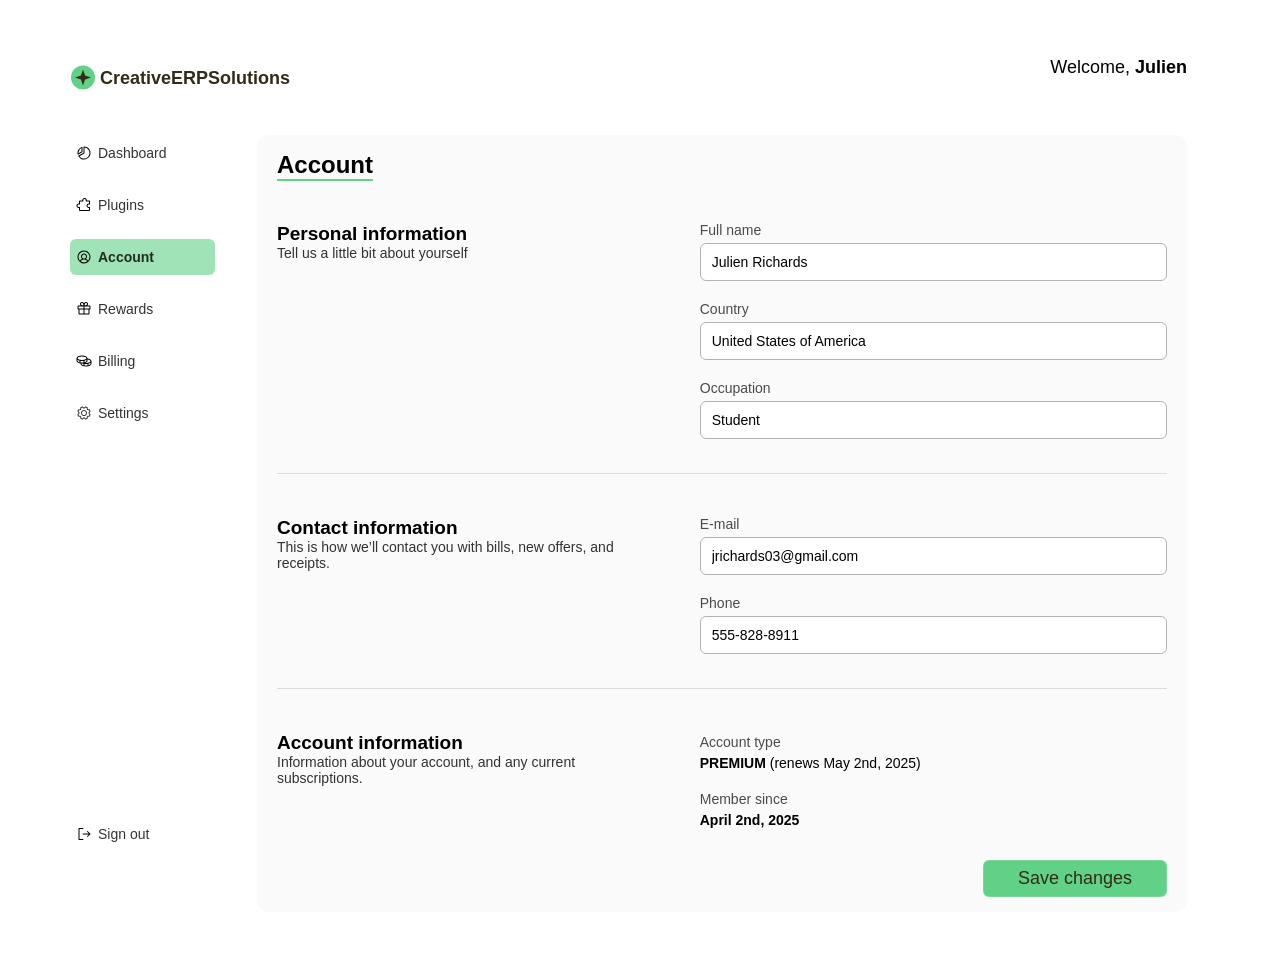
==== dashboard.html @ a70afcf9 "Add files via upload" ====
<!DOCTYPE html>
<html lang="en">
<head>
<title>Dashboard</title>
<link rel="icon" href="images/icon.png" />
<meta charset="utf-8">
<meta http-equiv="X-UA-Compatible" content="IE=edge">
<meta name="description" content="CreativeERPSolutions Dashboard Project">
<meta name="viewport" content="width=device-width, initial-scale=1">
<link rel="stylesheet" type="text/css" href="styles/bootstrap-5.3.3/bootstrap.min.css">
<link rel="stylesheet" type="text/css" href="styles/dashboard_styles.css">
<link rel="stylesheet" type="text/css" href="styles/dashboard_responsive.css">
</head>
<body>

<div class="super_container d-flex flex-column align-items-center">
    <!-- Hamburger Button -->
    <button class="navbar-toggler d-sm-none d-sm-block" type="button" data-bs-toggle="collapse" data-bs-target="#navbarNav">
        <img src="images/hamburger.svg" alt="Hamburger Icon">
    </button>
    <!-- Menu -->
    <div class="menu trans_200">
        <div class="sidebar">
            <div class="navbar-header main_nav_logo">
                <a href="#" class="d-flex flex-row align-items-center justify-content-start">
                    <div class="nav_logo">
                        <img src="images/logo.svg" alt="">
                    </div>
                    <div class="brand_text">CreativeERPSolutions</div>
                </a>
            </div>
            <div class="main_links ">
                <ul class="d-flex flex-column">
                    <li>
                        <a href="#">
                            <img src="images/dash_icon_1.svg" alt="">
                            <span>Dashboard</span>
                        </a>
                    </li>
                    <li>
                        <a href="#">
                            <img src="images/dash_icon_2.svg" alt="">
                            <span>Plugins</span>
                        </a>
                    </li>
                    <li class="active">
                        <a href="#">
                            <img src="images/dash_icon_3.svg" alt="">
                            <span>Account</span>
                        </a>
                    </li>
                    <li>
                        <a href="#">
                            <img src="images/dash_icon_4.svg" alt="">
                            <span>Rewards</span>
                        </a>
                    </li>
                    <li>
                        <a href="#">
                            <img src="images/dash_icon_5.svg" alt="">
                            <span>Billing</span>
                        </a>
                    </li>
                    <li>
                        <a href="#">
                            <img src="images/dash_icon_6.svg" alt="">
                            <span>Settings</span>
                        </a>
                    </li>
                    <li>
                        <a href="#">
                            <img src="images/dash_icon_7.svg" alt="">
                            <span>Sign out</span>
                        </a>
                    </li>
                </ul>
            </div>
        </div>
    </div>
    <div class="container-fluid">
        <div class="row">
            <div class="col">
               <div class="dashboard_container d-flex flex-column">
                    <!-- Header -->
                    <header class="header">
                        <div class="main_nav_container d-flex flex-sm-row flex-column align-items-sm-center align-items-start justify-content-start">
                            <nav class="navbar navbar-expand-md trans_200" id="main_nav">
                                <div class="navbar-header main_nav_logo">
                                    <a href="#" class="d-flex flex-row align-items-center justify-content-start">
                                        <div class="nav_logo">
                                            <img src="images/logo.svg" alt="">
                                        </div>
                                        <div class="brand_text">CreativeERPSolutions</div>
                                    </a>
                                </div>
                            </nav>
                            <div class="greeting"><span>Welcome,</span><span> Julien</span></div>
                        </div>
                    </header>
                    <div class="dashboard_container_inner d-flex flex-sm-row flex-column">
                        <div class="sidebar main_sidebar">
                            <div class="main_links ">
                                <ul class="d-flex flex-column">
                                    <li>
                                        <a href="#">
                                            <img src="images/dash_icon_1.svg" alt="">
                                            <span>Dashboard</span>
                                        </a>
                                    </li>
                                    <li>
                                        <a href="#">
                                            <img src="images/dash_icon_2.svg" alt="">
                                            <span>Plugins</span>
                                        </a>
                                    </li>
                                    <li class="active">
                                        <a href="#">
                                            <img src="images/dash_icon_3.svg" alt="">
                                            <span>Account</span>
                                        </a>
                                    </li>
                                    <li>
                                        <a href="#">
                                            <img src="images/dash_icon_4.svg" alt="">
                                            <span>Rewards</span>
                                        </a>
                                    </li>
                                    <li>
                                        <a href="#">
                                            <img src="images/dash_icon_5.svg" alt="">
                                            <span>Billing</span>
                                        </a>
                                    </li>
                                    <li>
                                        <a href="#">
                                            <img src="images/dash_icon_6.svg" alt="">
                                            <span>Settings</span>
                                        </a>
                                    </li>
                                    <li>
                                        <a href="#">
                                            <img src="images/dash_icon_7.svg" alt="">
                                            <span>Sign out</span>
                                        </a>
                                    </li>
                                </ul>
                            </div>
                        </div>
                        <main class="main_content">
                            <h3 class="main_content_title">Account</h3>
                            <!-- Personal Information -->
                            <section class="main_section personal_info_section d-flex flex-lg-row flex-column">
                                <div class="section_title">
                                    <h4>Personal information</h4>
                                    <p>Tell us a little bit about yourself</p>
                                </div>
                                <div class="section_form">
                                    <form action="#">
                                        <div>
                                            <label for="input_name">Full name</label>
                                            <input type="text" placeholder="Julien Richards" class="custom_input" id="input_name">
                                        </div>
                                        <div>
                                            <label for="input_country">Country</label>
                                            <input type="text" placeholder="United States of America" class="custom_input" id="input_country">
                                        </div>
                                        <div>
                                            <label for="input_occupation">Occupation</label>
                                            <input type="text" placeholder="Student" class="custom_input" id="input_occupation">
                                        </div>
                                    </form>
                                </div>
                            </section>

                            <!-- Contact Information -->
                            <section class="main_section personal_info_section d-flex flex-lg-row flex-column">
                                <div class="section_title">
                                    <h4>Contact information</h4>
                                    <p>This is how we’ll contact you with bills, new offers, and receipts.</p>
                                </div>
                                <div class="section_form">
                                    <form action="#">
                                        <div>
                                            <label for="input_email">E-mail</label>
                                            <input type="text" placeholder="jrichards03@gmail.com" class="custom_input" id="input_email">
                                        </div>
                                        <div>
                                            <label for="input_phone">Phone</label>
                                            <input type="text" placeholder="555-828-8911" class="custom_input" id="input_phone">
                                        </div>
                                    </form>
                                </div>
                            </section>

                            <!-- Account Information -->
                            <section class="main_section personal_info_section d-flex flex-lg-row flex-column">
                                <div class="section_title">
                                    <h4>Account information</h4>
                                    <p>Information about your account, and any current subscriptions.</p>
                                </div>
                                <div class="section_info_container">
                                    <ul>
                                        <li class="section_info">
                                            <span>Account type</span>
                                            <p>PREMIUM <span>(renews May 2nd, 2025)</span></p>
                                        </li>
                                        <li class="section_info">
                                            <span>Member since</span>
                                            <p>April 2nd, 2025</span></p>
                                        </li>
                                    </ul>
                                </div>
                            </section>

                            <!-- Button -->
                            <div class="button_container d-flex flex-row justify-content-end">
                                <button class="save_changes_button"><span>Save changes</span></button>
                            </div>

                        </main>
                    </div>
                    
                </div>
            </div>
        </div>
    </div>
 
</div>

<script src="js/jquery-3.6.4.min.js"></script>
<script src="styles/bootstrap-5.3.3/popper.js"></script>
<script src="styles/bootstrap-5.3.3/bootstrap.min.js"></script>
<script src="js/dashboard.js"></script>
</body>
</html>
---- styles/dashboard_styles.css ----
@charset "utf-8";
/* CSS Document */

/******************************

[Table of Contents]

1. Fonts
2. Body and some general stuff



******************************/

/***********
1. Fonts
***********/

@import url('https://fonts.googleapis.com/css?family=Open+Sans:300,400,600,700,800');
@font-face
{
	font-family: 'Beyond';
	src: url('../fonts/beyond_the_mountains.otf')  format('truetype'),
		 url('../fonts/beyond_the_mountains.ttf')  format('opentype');
}

/*********************************
2. Body and some general stuff
*********************************/

:root
{
	--font1: "Work Sans", sans-serif;
	--font2: "Raleway", sans-serif;
	--gray1: #332B19;
	--greenMid: #60D186;
	--greenLight: #a0e3b6;
	--greenLighter: #8CB89A;
	--greenDark: #20452c;
	--white: #ffffff;
	--black: #000000;
    --black80: rgba(0,0,0,0.8);
	--dark: #0D1C12;
	--bgPrimary: #FAFFFC;
	--accent1: #D4A584;
}
*
{
	margin: 0;
	padding: 0;
	-webkit-font-smoothing: antialiased;
	-moz-font-smoothing: antialiased;
	-o-font-smoothing: antialiased;
	-webkit-text-shadow: rgba(0,0,0,.01) 0 0 1px;
	-moz-text-shadow: rgba(0,0,0,.01) 0 0 1px;
	-o-text-shadow: rgba(0,0,0,.01) 0 0 1px;
	text-shadow: rgba(0,0,0,.01) 0 0 1px;
}
body
{
	font-family: var(--font1);
	font-size: 14px;
	font-weight: 400;
	color: #a5a5a5;
}
div
{
	display: block;
	position: relative;
	-webkit-box-sizing: border-box;
    -moz-box-sizing: border-box;
    box-sizing: border-box;
}
ul
{
	list-style: none;
	margin-bottom: 0px;
}
p
{
	font-family: var(--font1);
	font-size: 14px;
	line-height: 2;
	font-weight: 400;
	color: #929191;
	-webkit-font-smoothing: antialiased;
	-webkit-text-shadow: rgba(0,0,0,.01) 0 0 1px;
	text-shadow: rgba(0,0,0,.01) 0 0 1px;
}
p a
{
	display: inline;
	position: relative;
	color: inherit;
	border-bottom: solid 1px #ffa07f;
	-webkit-transition: all 200ms ease;
	-moz-transition: all 200ms ease;
	-ms-transition: all 200ms ease;
	-o-transition: all 200ms ease;
	transition: all 200ms ease;
}
p:last-of-type
{
	margin-bottom: 0;
}
a
{
	-webkit-transition: all 200ms ease;
	-moz-transition: all 200ms ease;
	-ms-transition: all 200ms ease;
	-o-transition: all 200ms ease;
	transition: all 200ms ease;
}
a, a:hover, a:visited, a:active, a:link
{
	text-decoration: none;
	-webkit-font-smoothing: antialiased;
	-webkit-text-shadow: rgba(0,0,0,.01) 0 0 1px;
	text-shadow: rgba(0,0,0,.01) 0 0 1px;
}
p a:active
{
	position: relative;
	color: #FF6347;
}
p a:hover
{
	color: #FFFFFF;
	background: #ffa07f;
}
p a:hover::after
{
	opacity: 0.2;
}
::selection
{
	
}
p::selection
{
	
}
h1{font-size: 48px;}
h2{font-size: 36px;}
h3{font-size: 24px;}
h4{font-size: 19px;}
h5{font-size: 14px;}
h1, h2, h3, h4, h5, h6
{
	font-family: var(--font1);
    color: var(--black);
	-webkit-font-smoothing: antialiased;
	-webkit-text-shadow: rgba(0,0,0,.01) 0 0 1px;
	text-shadow: rgba(0,0,0,.01) 0 0 1px;
	line-height: 1.2;
	margin-bottom: 0;
    font-weight: 600;
}
img
{
	max-width: 100%;
}
button:active
{
	outline: none;
}
.form-control
{
	color: #db5246;
}
section
{
	display: block;
	position: relative;
	box-sizing: border-box;
}
.clear
{
	clear: both;
}
.clearfix::before, .clearfix::after
{
	content: "";
	display: table;
}
.clearfix::after
{
	clear: both;
}
.clearfix
{
	zoom: 1;
}
.float_left
{
	float: left;
}
.float_right
{
	float: right;
}
.trans_200
{
	-webkit-transition: all 200ms ease;
	-moz-transition: all 200ms ease;
	-ms-transition: all 200ms ease;
	-o-transition: all 200ms ease;
	transition: all 200ms ease;
}
.trans_300
{
	-webkit-transition: all 300ms ease;
	-moz-transition: all 300ms ease;
	-ms-transition: all 300ms ease;
	-o-transition: all 300ms ease;
	transition: all 300ms ease;
}
.trans_400
{
	-webkit-transition: all 400ms ease;
	-moz-transition: all 400ms ease;
	-ms-transition: all 400ms ease;
	-o-transition: all 400ms ease;
	transition: all 400ms ease;
}
.trans_500
{
	-webkit-transition: all 500ms ease;
	-moz-transition: all 500ms ease;
	-ms-transition: all 500ms ease;
	-o-transition: all 500ms ease;
	transition: all 500ms ease;
}
.fill_height
{
	height: 100%;
}
.super_container
{
	width: 100%;
	overflow: hidden;
}
.prlx_parent
{
	overflow: hidden;
}
.prlx
{
	height: 130% !important;
}
.parallax-window
{
    min-height: 400px;
    background: transparent;
}
.parallax_background
{
	position: absolute;
	top: 0;
	left: 0;
	width: 100%;
	height: 100%;
}
.background_image
{
	position: absolute;
	top: 0;
	left: 0;
	width: 100%;
	height: 100%;
	background-repeat: no-repeat;
	background-size: cover;
	background-position: center center;
}
.nopadding
{
	padding: 0px !important;
}
.owl-carousel,
.owl-carousel .owl-stage-outer,
.owl-carousel .owl-stage,
.owl-carousel .owl-item
{
	height: 100%;
}
.slide
{
	height: 100%;
}

/*********************************
3. Header
*********************************/

.header
{
	position: relative;
	left: 0;
	background-color: var(--white);
	width: 100%;
}
.header.scrolled
{
	box-shadow: 0 2px 10px rgba(0, 0, 0, 0.075);
}
.navbar.scrolled
{
	/* padding-top: 25px;
	padding-bottom: 25px; */
}
.main_nav_container
{
	max-width: 100%;
    padding-left: 14px;
}
/* fixer */
.main_nav_container .container-fluid
{
	padding-left: 0!important;
	padding-right: 0!important;
}
.navbar
{
	display: table;
	position: relative;
	width: 100%;
	height: 40px;
	padding-top: 61px;
	padding-bottom: 45px;
}
.navbar-header
{
	float: left;
	margin-top: 2px;
    margin-left: -3px;
}
.navbar-header a
{
	font-family: var(--font1);
	font-size: 18px;
	color: #332B19;
	font-weight: 700;
}
.main_nav
{
	margin-right: auto;
}
.brand_text
{
	font-family: var(--font1);
	font-size: 18px;
	color: var(--gray1);
	font-weight: 700;
	-webkit-transform: translateY(2px);
	-moz-transform: translateY(2px);
	-ms-transform: translateY(2px);
	-o-transform: translateY(2px);
	transform: translateY(2px);
	padding-left: 5px;
	margin-right: 16px;
}
.nav_links
{
	padding-top: 3px;
}
.nav_links ul
{
    padding-left: 0!important;
}
.nav_links ul li:not(:last-child)
{
	margin-right: 17px;
}
.nav_links ul li a
{
	font-family: var(--font1);
	font-size: 18px;
	color: var(--gray1);
	font-weight: 400;
}
.nav_links ul li a:hover
{
	color: var(--greenMid);
}
/* Login Button */
.login_button
{
	/* Login  */

	box-sizing: border-box;

	/* Auto layout */

	width: 112px;
	height: 37px;

	background: #60D186;
	border: 1px solid rgba(255, 255, 255, 0.16);
	border-radius: 6px;

	/* Inside auto layout */
	flex: none;
	order: 1;
	flex-grow: 0;
	/* Font */
	font-family: var(--font1);
	font-size: 18px;
	font-weight: 500;
	color: var(--gray1);
	letter-spacing: 0.01rem;
	-webkit-transform: translateY(2px);
	-moz-transform: translateY(2px);
	-ms-transform: translateY(2px);
	-o-transform: translateY(2px);
	transform: translateY(2px);
}
.login_button:hover
{
	background-color: var(--greenLight);
}
.navbar-toggler
{
	position: fixed;
	top: 15px;
	right: 20px;
	display: none;
	flex-direction: row;
	justify-content: center;
	align-items: center;
	padding: 0px;
	gap: 10px;
	flex-basis: 32px;
	flex-grow: 0;
	flex-shrink: 0;

	width: 32px;
	height: 32px;

	background: #60D186;
	border-radius: 6px;
	z-index: 1001;
}
.navbar-toggler:hover
{
	background-color: var(--greenLight);
}
.greeting
{
    white-space: nowrap;
}
.greeting span
{
    font-family: var(--font1);
    font-size: 18px;
    font-weight: 400;
    color: var(--black);
}
.greeting span:last-of-type
{
    font-weight: 600;
}

/*********************************
3. Dashboard
*********************************/

.dashboard_container
{
    width: 100%;
    height: 954px;
    background-color: var(--white);
    padding-left: 50px;
    padding-bottom: 42px;
    padding-left: 48px;
    padding-right: 81px;
}
.dashboard_container_inner
{
    height: 100%;
}
.sidebar
{
    width: 187px;
    height: 100%;
    /* background-color: var(--greenLight); */
    flex-shrink: 0;
    margin-right: 10px;
    padding-left: 10px;
    padding-right: 32px;
}
.main_content
{
    height: 100%;
    background-color: #FAFAFA;
    flex-grow: 1;
    border-radius: 12px;
    padding-top: 16px;
    padding-left: 20px;
    padding-right: 20px;
}
.main_links
{
    height: 100%;
    padding-bottom: 60px;
}
.main_links ul
{
    height: 100%;
    padding-left: 0!important;
}
.main_links ul li
{
    display: block;
    height: 36px;
    border-radius: 6px;
}
.main_links ul li:not(:last-of-type)
{
    margin-bottom: 16px;
}
.main_links ul li:last-of-type
{
    margin-top: auto;
}
.main_links ul li:hover, .main_links ul li.active
{
    background-color: var(--greenLight);
}
.main_links ul li a
{
    display: flex;
    flex-direction: row;
    align-items: center;
    justify-content: start;
    height: 100%;
    padding-left: 6px;
}
.main_links ul li a img
{
    margin-right: 6px;
}
.main_links ul li a span
{
    font-family: var(--font1);
    font-size: 14px;
    color: rgba(0, 0, 0, 0.8);
    font-weight: 400;
}
.main_links ul li:hover a span, .main_links ul li.active a span
{
    font-weight: 600;
}
.main_content_title
{
    text-decoration: underline;
    text-decoration-color: var(--greenMid);
    text-decoration-thickness: 2px;
    text-underline-offset: 6px;
}
.main_section
{
    margin-top: 43px;
    padding-bottom: 34px;
}
.main_content > section:not(:last-of-type)
{
    border-bottom: solid 1px #dcdbd7;
}
.main_content > section:last-of-type
{
    padding-bottom: 0;
}
.section_title
{
    width: 47.5%;
}
.section_title p
{
    font-family: var(--font1);
    font-size: 14px;
    font-weight: 400;
    color: var(--black80);
    margin-top: -1px;
    max-width: 80%;
    line-height: 1.2;
}
.section_form
{
    width: 52.5%;
    margin-top: -3px;
}
form label
{
    display: block;
    font-family: var(--font1);
    font-size: 14px;
    font-weight: 400;
    color: rgba(0, 0, 0, 0.7);
    margin-bottom: 2px;
}
.custom_input
{
    display: block;
    width: 100%;
    height: 38px;
    border: solid 1px #b3b3b3;
    border-radius: 6px;
    padding-left: 11px;
    color: var(--black);
    font-size: 14px;
    font-weight: 400;
}
.custom_input::-webkit-input-placeholder
{
	font-size: 14px !important;
	font-weight: 400 !important;
    color: var(--black);
}
.custom_input:-moz-placeholder
{
	font-size: 14px !important;
	font-weight: 400 !important;
    color: var(--black);
}
.custom_input::-moz-placeholder
{
	font-size: 14px !important;
	font-weight: 400 !important;
    color: var(--black);
} 
.custom_input:-ms-input-placeholder
{ 
	font-size: 14px !important;
	font-weight: 400 !important;
    color: var(--black);
}
.custom_input::input-placeholder
{
	font-size: 14px !important;
	font-weight: 400 !important;
    color: var(--black);
}
form > div:not(:last-of-type)
{
    margin-bottom: 18px;
}
.section_info_container ul
{
    padding-left: 0!important;
}
.section_info > span
{
    display: block;
    font-family: var(--font1);
    font-size: 14px;
    font-weight: 400;
    color: rgba(0, 0, 0, 0.7);
}
.section_info p
{
    font-size: 14px;
    font-weight: 600;
    color: var(--black);
    margin-top: -4px;
}
.section_info p span
{
    font-weight: 400;
}
.section_info:not(:last-child)
{
    margin-bottom: 12px;
}
.button_container
{
    margin-top: 26px;
}
.save_changes_button
{
    box-sizing: border-box;
    /* Auto layout */
    display: flex;
    flex-direction: row;
    justify-content: center;
    align-items: center;
    padding: 8px 32px;
    gap: 10px;
    width: 184px;
    height: 37px;

    background: #60D186;
    border: 1px solid rgba(255, 255, 255, 0.16);
    border-radius: 6px;

    /* Inside auto layout */
    flex: none;
    order: 5;
    flex-grow: 0;
    z-index: 5;
}
.save_changes_button:hover
{
    background-color: var(--greenLight);
}
.save_changes_button span
{
	font-family: var(--font1);
    font-size: 18px;
    font-weight: 400;
	color: #332B19;
    white-space: nowrap;
}
.menu
{
	position: fixed;
	top: 0;
	right: -100vw;
	width: 100%;
	height: 100vh;
	background-color: var(--white);
	opacity: 0;
	z-index: 1000;
	overflow-y: auto;
	overflow-x: hidden;
}
.menu.active
{
	right: 0px;
	opacity: 1;
}
.menu .sidebar
{
	padding-left: 16px;
	padding-top: 15px;
	width: 100%;
	height: auto;
}
.sidebar .navbar-header
{
	position: fixed;
	top: 0;
	left: 0;
	width: 100%;
	float: none;
	background-color: var(--white);
	padding-top: 16px;
    padding-bottom: 18px;
    padding-left: 17px;
	z-index: 999;
	margin-top: 0;
	margin-left: 0;
}
.menu .main_links
{
	margin-top: 40px;
}
---- styles/dashboard_responsive.css ----
@charset "utf-8";
/* CSS Document */

/******************************

[Table of Contents]

1. 1600px
2. 1440px
3. 1280px
4. 1199px
5. 1024px
6. 991px
7. 959px
8. 880px
9. 768px
10. 767px
11. 539px
12. 479px
13. 400px

******************************/

/************
1. 1600px
************/

@media only screen and (max-width: 1600px)
{
	
}

/************
2. 1440px
************/

@media only screen and (max-width: 1440px)
{
	
}

/************
3. 1380px
************/

@media only screen and (max-width: 1380px)
{
	
}

/************
3. 1280px
************/

@media only screen and (max-width: 1280px)
{
	
}

/************
4. 1199px
************/

@media only screen and (max-width: 1199px)
{
	
}

/************
4. 1100px
************/

@media only screen and (max-width: 1100px)
{
	
}

/************
5. 1024px
************/

@media only screen and (max-width: 1024px)
{
	
}

/************
6. 991px
************/

@media only screen and (max-width: 991px)
{
	.dashboard_container
    {
        height: auto;
        padding-left: 24px;
        padding-right: 24px;
    }
    .navbar
    {
        padding-top: 45px;
    }
    .main_links
    {
        padding-bottom: 50px;
    }
    .main_content
    {
        padding-bottom: 20px;
    }
    .section_title
    {
        width: 100%;
    }
    .section_title p
    {
        max-width: 100%;
    }
    .section_form
    {
        width: 100%;
        margin-top: 16px;
    }
}

/************
7. 959px
************/

@media only screen and (max-width: 959px)
{
	
}

/************
8. 880px
************/

@media only screen and (max-width: 880px)
{
	
}

/************
9. 768px
************/

@media only screen and (max-width: 768px)
{
	
}

/************
10. 767px
************/

@media only screen and (max-width: 767px)
{
    .sidebar
    {
        padding-left: 0;
    }
    .greeting span
    {
        font-size: 16px;
    }
    .main_nav_container
    {
        padding-left: 0;
    }
}

/************
11. 575px
************/

@media only screen and (max-width: 575px)
{
    body
    {
        background-color: var(--white);
    }
    .header
    {
        position: fixed;
        left: 0;
        padding-bottom: 6px;
        padding-left: 20px;
        z-index: 999;
    }
    .sidebar .navbar-header.scrolled
    {
        box-shadow: 0 2px 10px rgba(0, 0, 0, 0.075);
    }
    .navbar-toggler
    {
        display: flex!important;
    }
    .navbar
    {
        padding-top: 14px;
    }
    .main_sidebar
    {
        display: none!important;
    }
    .menu .main_links
    {
        margin-top: 68px;
    }
    .dashboard_container
    {
        margin-top: 0;
    }
	.dashboard_container_inner
    {
        margin-top: 141px;
    }
    .main_links ul li:last-of-type
    {
        margin-top: 0;
    }
    .navbar
    {
        padding-bottom: 35px;
    }
    .dashboard_container
    {
        padding-left: 4px;
        padding-right: 4px;
    }
    .save_changes_button span
    {
        font-size: 15px;
    }
    .section_info_container
    {
        margin-top: 20px;
    }
    .save_changes_button
    {
        width: 100%;
    }
}

/************
11. 539px
************/

@media only screen and (max-width: 539px)
{
	
}

/************
12. 480px
************/

@media only screen and (max-width: 480px)
{
	
}

/************
13. 479px
************/

@media only screen and (max-width: 479px)
{
	
}

/************
14. 400px
************/

@media only screen and (max-width: 400px)
{
	
}
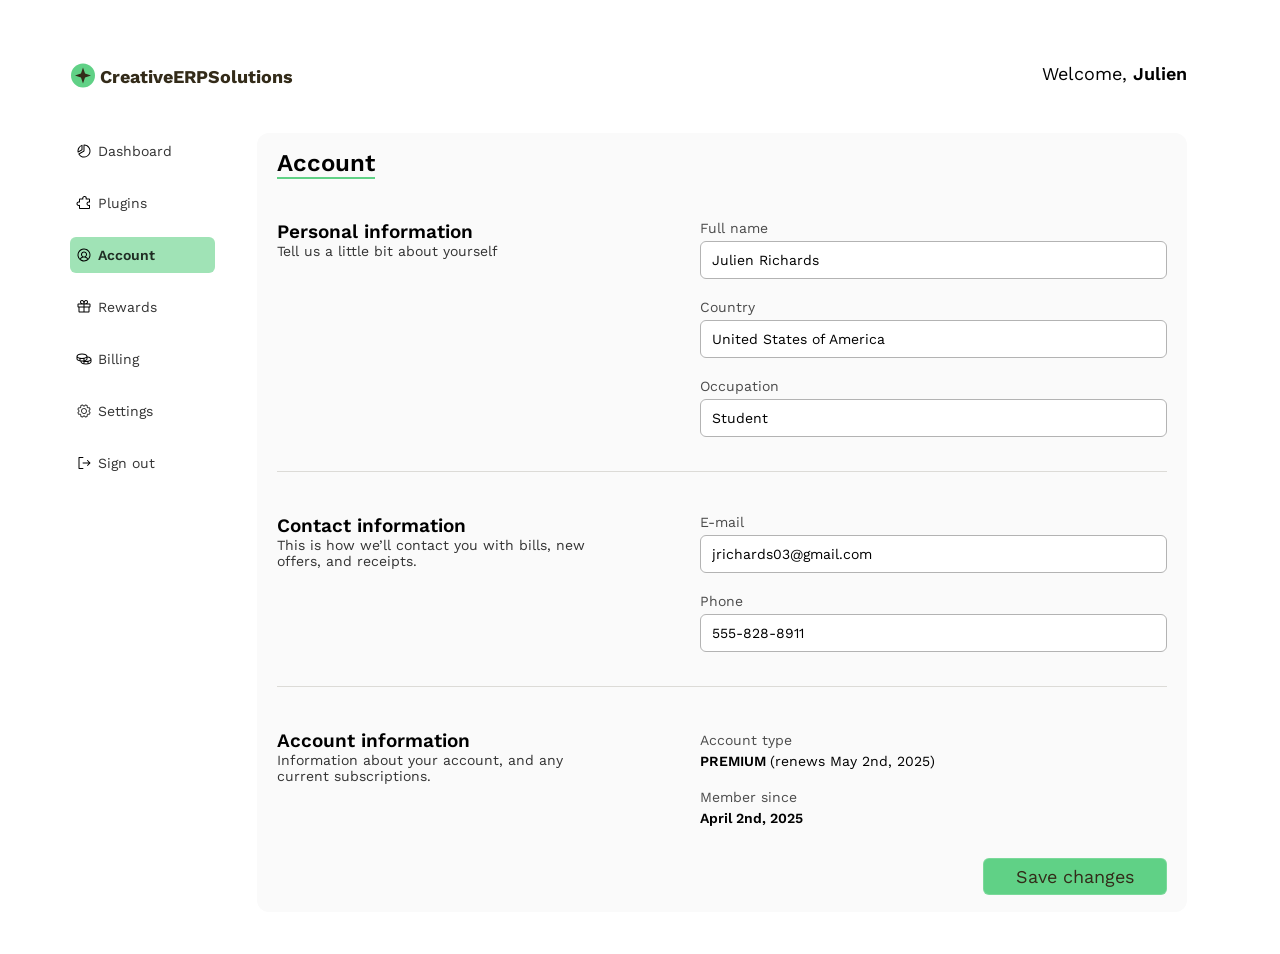
==== commit 75ed7c21: "Add files via upload" ====
--- a/dashboard.html
+++ b/dashboard.html
@@ -8,83 +8,21 @@
 <meta name="description" content="CreativeERPSolutions Dashboard Project">
 <meta name="viewport" content="width=device-width, initial-scale=1">
 <link rel="stylesheet" type="text/css" href="styles/bootstrap-5.3.3/bootstrap.min.css">
+<link rel="stylesheet" href="https://cdn.jsdelivr.net/npm/bootstrap-icons@1.11.3/font/bootstrap-icons.min.css">
 <link rel="stylesheet" type="text/css" href="styles/dashboard_styles.css">
 <link rel="stylesheet" type="text/css" href="styles/dashboard_responsive.css">
 </head>
 <body>
 
 <div class="super_container d-flex flex-column align-items-center">
-    <!-- Hamburger Button -->
-    <button class="navbar-toggler d-sm-none d-sm-block" type="button" data-bs-toggle="collapse" data-bs-target="#navbarNav">
-        <img src="images/hamburger.svg" alt="Hamburger Icon">
-    </button>
-    <!-- Menu -->
-    <div class="menu trans_200">
-        <div class="sidebar">
-            <div class="navbar-header main_nav_logo">
-                <a href="#" class="d-flex flex-row align-items-center justify-content-start">
-                    <div class="nav_logo">
-                        <img src="images/logo.svg" alt="">
-                    </div>
-                    <div class="brand_text">CreativeERPSolutions</div>
-                </a>
-            </div>
-            <div class="main_links ">
-                <ul class="d-flex flex-column">
-                    <li>
-                        <a href="#">
-                            <img src="images/dash_icon_1.svg" alt="">
-                            <span>Dashboard</span>
-                        </a>
-                    </li>
-                    <li>
-                        <a href="#">
-                            <img src="images/dash_icon_2.svg" alt="">
-                            <span>Plugins</span>
-                        </a>
-                    </li>
-                    <li class="active">
-                        <a href="#">
-                            <img src="images/dash_icon_3.svg" alt="">
-                            <span>Account</span>
-                        </a>
-                    </li>
-                    <li>
-                        <a href="#">
-                            <img src="images/dash_icon_4.svg" alt="">
-                            <span>Rewards</span>
-                        </a>
-                    </li>
-                    <li>
-                        <a href="#">
-                            <img src="images/dash_icon_5.svg" alt="">
-                            <span>Billing</span>
-                        </a>
-                    </li>
-                    <li>
-                        <a href="#">
-                            <img src="images/dash_icon_6.svg" alt="">
-                            <span>Settings</span>
-                        </a>
-                    </li>
-                    <li>
-                        <a href="#">
-                            <img src="images/dash_icon_7.svg" alt="">
-                            <span>Sign out</span>
-                        </a>
-                    </li>
-                </ul>
-            </div>
-        </div>
-    </div>
     <div class="container-fluid">
         <div class="row">
             <div class="col">
                <div class="dashboard_container d-flex flex-column">
                     <!-- Header -->
                     <header class="header">
-                        <div class="main_nav_container d-flex flex-sm-row flex-column align-items-sm-center align-items-start justify-content-start">
-                            <nav class="navbar navbar-expand-md trans_200" id="main_nav">
+                        <div class="main_nav_container d-flex flex-row align-items-center justify-content-start">
+                            <nav class="navbar navbar-expand-md d-flex flex-row trans_200" id="main_nav">
                                 <div class="navbar-header main_nav_logo">
                                     <a href="#" class="d-flex flex-row align-items-center justify-content-start">
                                         <div class="nav_logo">
@@ -93,10 +31,70 @@
                                         <div class="brand_text">CreativeERPSolutions</div>
                                     </a>
                                 </div>
+                                <!-- Hamburger Button -->
+                                <button class="navbar-toggler d-sm-none d-sm-block" type="button" data-bs-toggle="collapse" data-bs-target="#navbarNav">
+                                    <span class="navbar-toggler-default">
+                                        <i class="bi-list"></i>
+                                    </span>
+                                    <span class="navbar-toggler-toggled">
+                                        <i class="bi-x"></i>
+                                    </span>
+                                </button>
                             </nav>
                             <div class="greeting"><span>Welcome,</span><span> Julien</span></div>
                         </div>
                     </header>
+                    <!-- Menu -->
+                    <div class="menu trans_400">
+                        <div class="sidebar">
+                            <div class="main_links ">
+                                <ul class="d-flex flex-column">
+                                    <li>
+                                        <a href="#">
+                                            <img src="images/dash_icon_1.svg" alt="">
+                                            <span>Dashboard</span>
+                                        </a>
+                                    </li>
+                                    <li>
+                                        <a href="#">
+                                            <img src="images/dash_icon_2.svg" alt="">
+                                            <span>Plugins</span>
+                                        </a>
+                                    </li>
+                                    <li class="active">
+                                        <a href="#">
+                                            <img src="images/dash_icon_3.svg" alt="">
+                                            <span>Account</span>
+                                        </a>
+                                    </li>
+                                    <li>
+                                        <a href="#">
+                                            <img src="images/dash_icon_4.svg" alt="">
+                                            <span>Rewards</span>
+                                        </a>
+                                    </li>
+                                    <li>
+                                        <a href="#">
+                                            <img src="images/dash_icon_5.svg" alt="">
+                                            <span>Billing</span>
+                                        </a>
+                                    </li>
+                                    <li>
+                                        <a href="#">
+                                            <img src="images/dash_icon_6.svg" alt="">
+                                            <span>Settings</span>
+                                        </a>
+                                    </li>
+                                    <li>
+                                        <a href="#">
+                                            <img src="images/dash_icon_7.svg" alt="">
+                                            <span>Sign out</span>
+                                        </a>
+                                    </li>
+                                </ul>
+                            </div>
+                        </div>
+                    </div>
                     <div class="dashboard_container_inner d-flex flex-sm-row flex-column">
                         <div class="sidebar main_sidebar">
                             <div class="main_links ">
--- a/styles/dashboard_styles.css
+++ b/styles/dashboard_styles.css
@@ -16,13 +16,7 @@
 1. Fonts
 ***********/
 
-@import url('https://fonts.googleapis.com/css?family=Open+Sans:300,400,600,700,800');
-@font-face
-{
-	font-family: 'Beyond';
-	src: url('../fonts/beyond_the_mountains.otf')  format('truetype'),
-		 url('../fonts/beyond_the_mountains.ttf')  format('opentype');
-}
+@import url('https://fonts.googleapis.com/css2?family=Raleway:ital,wght@0,100..900;1,100..900&family=Work+Sans:ital,wght@0,100..900;1,100..900&display=swap');
 
 /*********************************
 2. Body and some general stuff
@@ -312,6 +306,9 @@
 {
 	max-width: 100%;
     padding-left: 14px;
+    flex-wrap: wrap;
+    padding-top: 53px;
+    padding-bottom: 40px;
 }
 /* fixer */
 .main_nav_container .container-fluid
@@ -323,10 +320,7 @@
 {
 	display: table;
 	position: relative;
-	width: 100%;
 	height: 40px;
-	padding-top: 61px;
-	padding-bottom: 45px;
 }
 .navbar-header
 {
@@ -420,9 +414,6 @@
 }
 .navbar-toggler
 {
-	position: fixed;
-	top: 15px;
-	right: 20px;
 	display: none;
 	flex-direction: row;
 	justify-content: center;
@@ -439,14 +430,39 @@
 	background: #60D186;
 	border-radius: 6px;
 	z-index: 1001;
+	border: none!important;
+	outline: none!important;
 }
 .navbar-toggler:hover
 {
 	background-color: var(--greenLight);
 }
+.navbar-toggler:focus,
+.navbar-toggler:focus-visible
+{
+    outline: none;
+    box-shadow: none;
+}
+.navbar-toggler .navbar-toggler-default
+{
+	display: flex;
+}
+.navbar-toggler .navbar-toggler-toggled
+{
+	display: none;
+}
+.navbar-toggler.active .navbar-toggler-default
+{
+	display: none;
+}
+.navbar-toggler.active .navbar-toggler-toggled
+{
+	display: flex;
+}
 .greeting
 {
     white-space: nowrap;
+	margin-left: auto;
 }
 .greeting span
 {
@@ -520,7 +536,7 @@
 }
 .main_links ul li:last-of-type
 {
-    margin-top: auto;
+    
 }
 .main_links ul li:hover, .main_links ul li.active
 {
@@ -712,21 +728,16 @@
 }
 .menu
 {
-	position: fixed;
-	top: 0;
-	right: -100vw;
+	position: relative;
 	width: 100%;
-	height: 100vh;
+	height: 0px;
 	background-color: var(--white);
-	opacity: 0;
-	z-index: 1000;
-	overflow-y: auto;
-	overflow-x: hidden;
+	visibility: hidden;
 }
 .menu.active
 {
-	right: 0px;
-	opacity: 1;
+	height: 400px;
+	visibility: visible;
 }
 .menu .sidebar
 {
@@ -749,8 +760,4 @@
 	z-index: 999;
 	margin-top: 0;
 	margin-left: 0;
-}
-.menu .main_links
-{
-	margin-top: 40px;
 }
--- a/styles/dashboard_responsive.css
+++ b/styles/dashboard_responsive.css
@@ -96,133 +96,137 @@
         padding-left: 24px;
         padding-right: 24px;
     }
+    .main_links
+    {
+        padding-bottom: 50px;
+    }
+    .main_content
+    {
+        padding-bottom: 20px;
+    }
+    .section_title
+    {
+        width: 100%;
+    }
+    .section_title p
+    {
+        max-width: 100%;
+    }
+    .section_form
+    {
+        width: 100%;
+        margin-top: 16px;
+    }
+}
+
+/************
+7. 959px
+************/
+
+@media only screen and (max-width: 959px)
+{
+	
+}
+
+/************
+8. 880px
+************/
+
+@media only screen and (max-width: 880px)
+{
+	
+}
+
+/************
+9. 768px
+************/
+
+@media only screen and (max-width: 768px)
+{
+	
+}
+
+/************
+10. 767px
+************/
+
+@media only screen and (max-width: 767px)
+{
+    .sidebar
+    {
+        padding-left: 0;
+    }
+    .greeting span
+    {
+        font-size: 16px;
+    }
+    .main_nav_container
+    {
+        padding-left: 0;
+    }
+}
+
+/************
+11. 575px
+************/
+
+@media only screen and (max-width: 575px)
+{
+    body
+    {
+        background-color: var(--white);
+    }
+    .header
+    {
+        padding-bottom: 6px;
+        padding-top: 6px;
+        padding-left: 1px;
+        padding-right: 3px;
+        z-index: 999;
+    }
+    .navbar-header
+    {
+        margin-top: 0;
+        margin-left: 0;
+    }
+    .sidebar .navbar-header.scrolled
+    {
+        box-shadow: 0 2px 10px rgba(0, 0, 0, 0.075);
+    }
+    .navbar-toggler
+    {
+        display: flex!important;
+    }
     .navbar
     {
-        padding-top: 45px;
-    }
-    .main_links
-    {
-        padding-bottom: 50px;
-    }
-    .main_content
-    {
-        padding-bottom: 20px;
-    }
-    .section_title
-    {
-        width: 100%;
-    }
-    .section_title p
-    {
-        max-width: 100%;
-    }
-    .section_form
-    {
-        width: 100%;
-        margin-top: 16px;
-    }
-}
-
-/************
-7. 959px
-************/
-
-@media only screen and (max-width: 959px)
-{
-	
-}
-
-/************
-8. 880px
-************/
-
-@media only screen and (max-width: 880px)
-{
-	
-}
-
-/************
-9. 768px
-************/
-
-@media only screen and (max-width: 768px)
-{
-	
-}
-
-/************
-10. 767px
-************/
-
-@media only screen and (max-width: 767px)
-{
-    .sidebar
-    {
-        padding-left: 0;
-    }
-    .greeting span
-    {
-        font-size: 16px;
+        width: 100%;
+    }
+    .greeting
+    {
+        width: 100%;
+        margin-top: 33px;
     }
     .main_nav_container
     {
-        padding-left: 0;
-    }
-}
-
-/************
-11. 575px
-************/
-
-@media only screen and (max-width: 575px)
-{
-    body
-    {
+        padding-top: 0;
+        padding-bottom: 0;
+    }
+    .main_sidebar
+    {
+        display: none!important;
+    }
+    .menu .main_links
+    {
+        margin-top: 15px;
+    }
+    .dashboard_container
+    {
+        margin-top: 0;
+    }
+	.dashboard_container_inner
+    {
+        padding-top: 32px;
         background-color: var(--white);
-    }
-    .header
-    {
-        position: fixed;
-        left: 0;
-        padding-bottom: 6px;
-        padding-left: 20px;
-        z-index: 999;
-    }
-    .sidebar .navbar-header.scrolled
-    {
-        box-shadow: 0 2px 10px rgba(0, 0, 0, 0.075);
-    }
-    .navbar-toggler
-    {
-        display: flex!important;
-    }
-    .navbar
-    {
-        padding-top: 14px;
-    }
-    .main_sidebar
-    {
-        display: none!important;
-    }
-    .menu .main_links
-    {
-        margin-top: 68px;
-    }
-    .dashboard_container
-    {
-        margin-top: 0;
-    }
-	.dashboard_container_inner
-    {
-        margin-top: 141px;
-    }
-    .main_links ul li:last-of-type
-    {
-        margin-top: 0;
-    }
-    .navbar
-    {
-        padding-bottom: 35px;
     }
     .dashboard_container
     {
